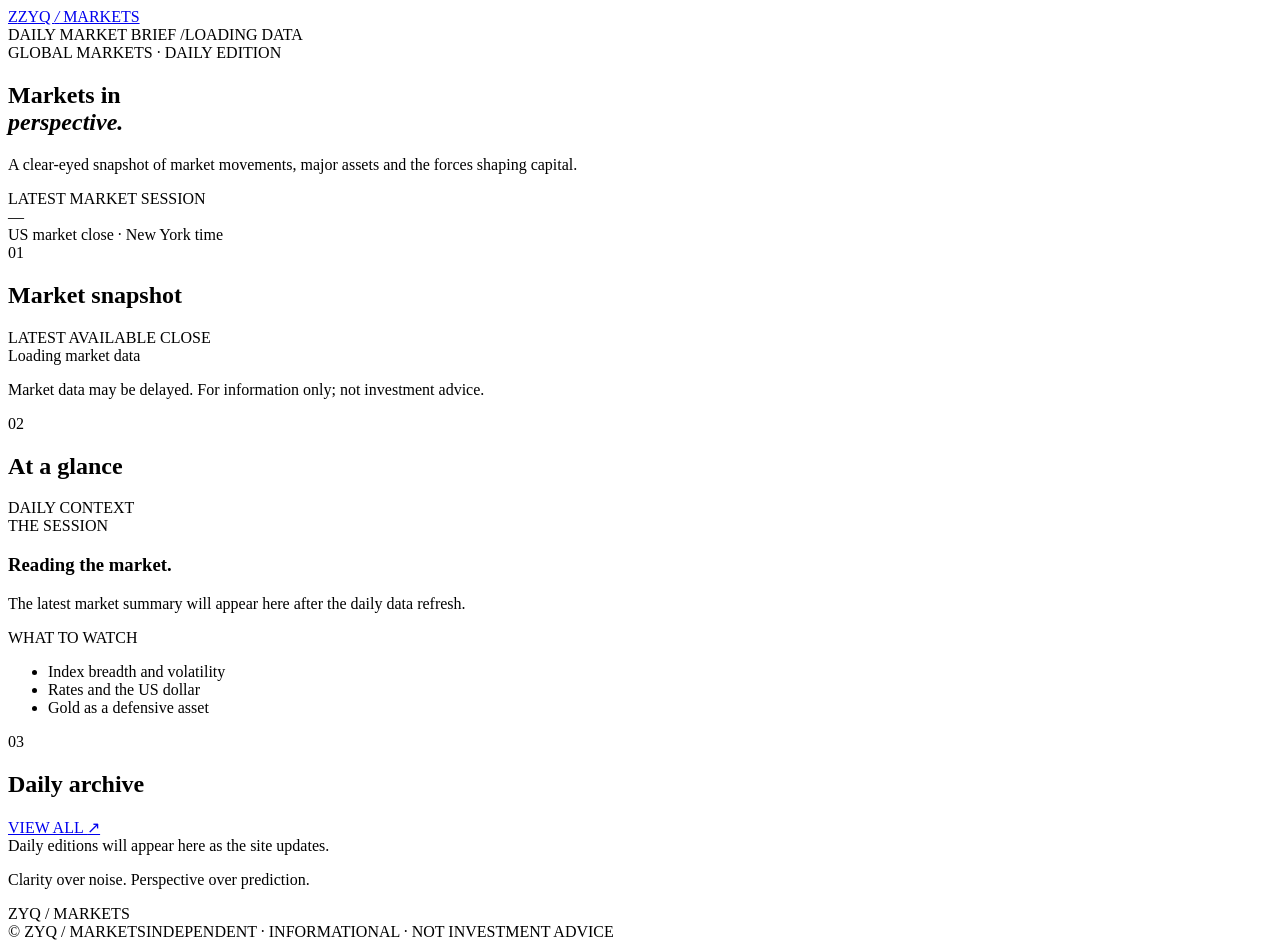
==== index.html @ dba289d0 "Add files via upload" ====
<!doctype html>
<html lang="en"><head>
<meta charset="utf-8"><meta name="viewport" content="width=device-width,initial-scale=1">
<meta name="theme-color" content="#080d16"><meta name="description" content="ZYQ / MARKETS — a daily snapshot of global markets.">
<title>ZYQ / MARKETS — Daily Market Overview</title>
<link rel="icon" href="/assets/favicon.svg" type="image/svg+xml">
<link rel="preconnect" href="https://fonts.googleapis.com"><link rel="preconnect" href="https://fonts.gstatic.com" crossorigin>
<link href="https://fonts.googleapis.com/css2?family=DM+Mono:wght@400;500&family=Manrope:wght@400;500;600;700;800&display=swap" rel="stylesheet">
<link rel="stylesheet" href="/assets/styles.css"></head>
<body><div class="shell">
<header class="topbar"><a class="brand" href="/"><span class="brand-mark">Z</span><span>ZYQ <i>/</i> MARKETS</span></a>
<div class="top-meta"><span class="live-dot"></span> DAILY MARKET BRIEF <span class="top-divider">/</span><span id="updated-at">LOADING DATA</span></div></header>
<main>
<section class="hero"><div class="eyebrow"><span class="eyebrow-line"></span> GLOBAL MARKETS · DAILY EDITION</div>
<div class="hero-row"><div><h1>Markets in<br><em>perspective.</em></h1>
<p class="hero-copy">A clear-eyed snapshot of market movements, major assets and the forces shaping capital.</p></div>
<div class="date-panel"><div class="date-label">LATEST MARKET SESSION</div><div class="date-value" id="session-date">—</div><div class="date-sub">US market close · New York time</div></div></div></section>
<section class="section"><div class="section-heading"><div><span class="section-index">01</span><h2>Market snapshot</h2></div><span class="section-note">LATEST AVAILABLE CLOSE</span></div>
<div class="market-grid" id="market-grid"><div class="loading-card">Loading market data<span class="loader"></span></div></div>
<p class="data-note" id="data-note">Market data may be delayed. For information only; not investment advice.</p></section>
<section class="section"><div class="section-heading"><div><span class="section-index">02</span><h2>At a glance</h2></div><span class="section-note">DAILY CONTEXT</span></div>
<div class="brief-grid"><article class="brief-main"><div class="brief-kicker">THE SESSION</div><h3 id="brief-title">Reading the market.</h3><p id="brief-text">The latest market summary will appear here after the daily data refresh.</p></article>
<aside class="brief-side"><div class="side-label">WHAT TO WATCH</div><ul id="watch-list"><li>Index breadth and volatility</li><li>Rates and the US dollar</li><li>Gold as a defensive asset</li></ul></aside></div></section>
<section class="section"><div class="section-heading"><div><span class="section-index">03</span><h2>Daily archive</h2></div><a class="text-link" href="/markets/">VIEW ALL <span>↗</span></a></div>
<div class="archive-list" id="archive-list"><div class="archive-empty">Daily editions will appear here as the site updates.</div></div></section>
<section class="closing"><div class="closing-line"></div><p>Clarity over noise. Perspective over prediction.</p><span>ZYQ / MARKETS</span></section>
</main><footer><span>© <span id="year"></span> ZYQ / MARKETS</span><span>INDEPENDENT · INFORMATIONAL · NOT INVESTMENT ADVICE</span></footer>
</div><script src="/assets/app.js" defer></script></body></html>
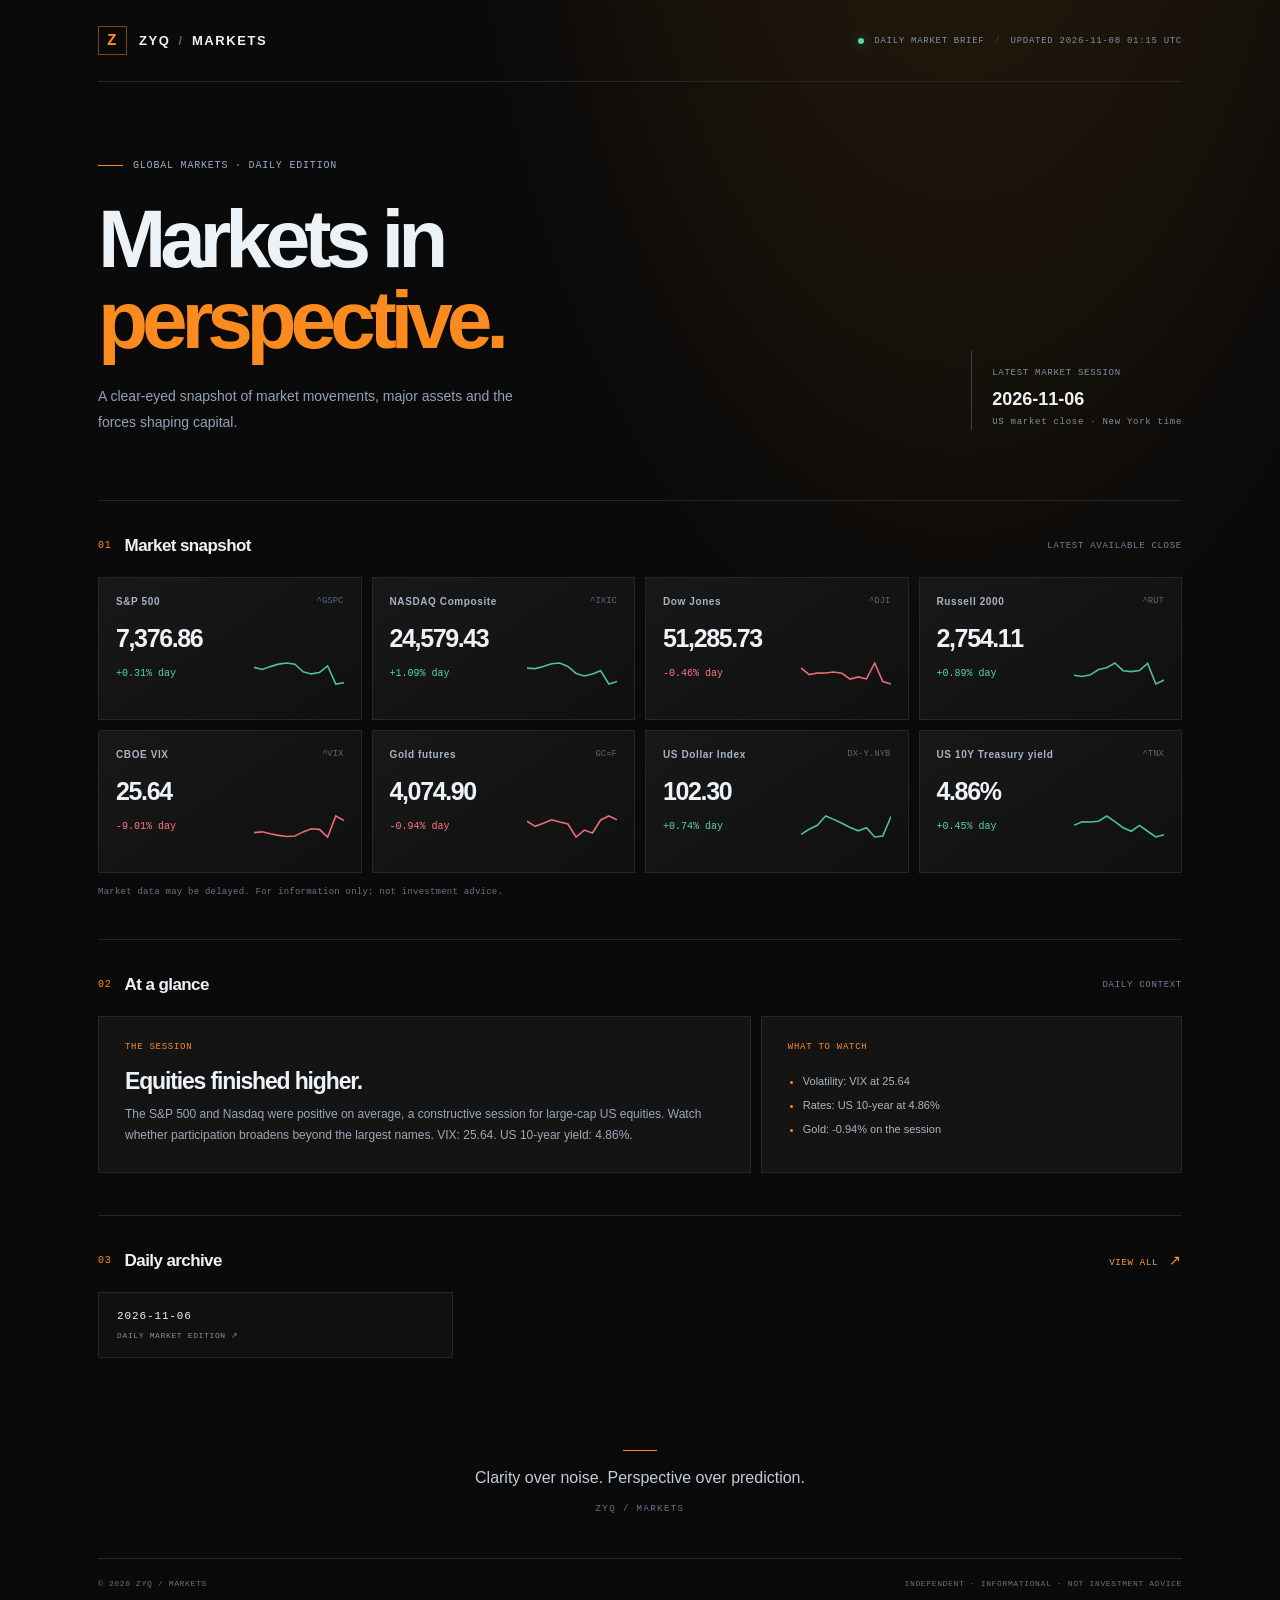
==== commit cb9b39c2: "Add files via upload" ====
--- a/index.html
+++ b/index.html
@@ -1,5 +1,5 @@
 <!doctype html>
-<html lang="en"><head>
+<html lang="en" data-theme="amber"><head>
 <meta charset="utf-8"><meta name="viewport" content="width=device-width,initial-scale=1">
 <meta name="theme-color" content="#080d16"><meta name="description" content="ZYQ / MARKETS — a daily snapshot of global markets.">
 <title>ZYQ / MARKETS — Daily Market Overview</title>
--- a/assets/styles.css
+++ b/assets/styles.css
@@ -0,0 +1,9 @@
+/* ===== THEMES =====
+   Default = original blue. Amber is switched on with <html data-theme="amber">.
+   To revert: remove the data-theme attribute (or set it to "blue"). */
+:root{--accent:#8baeff;--accent-soft:#9eb8e9;--accent-dim:#526b8c;--glow:#14243a;--card-a:#121e2d;--card-b:#0d1521;--card-line:#1d2a3a}
+:root[data-theme="amber"]{--accent:#FB8B1E;--accent-soft:#FFA028;--accent-dim:#7a4a14;--bg:#0a0a0a;--panel:#141414;--panel2:#101010;--line:#262626;--glow:#2a1d0c;--card-a:#181818;--card-b:#101010;--card-line:#262626}
+:root{color-scheme:dark;--bg:#080d16;--panel:#101927;--panel2:#0d1521;--line:#202c3b;--muted:#8290a3;--text:#edf2f7;--green:#55d6a0;--red:#ff7785;--mono:"DM Mono",monospace;--sans:"Manrope",sans-serif}
+*{box-sizing:border-box}body{margin:0;background:radial-gradient(ellipse at 75% -20%,var(--glow) 0,transparent 38%),var(--bg);color:var(--text);font-family:var(--sans);-webkit-font-smoothing:antialiased}.shell{max-width:1160px;margin:auto;padding:0 38px}.topbar{height:82px;border-bottom:1px solid var(--line);display:flex;align-items:center;justify-content:space-between}.brand{display:flex;align-items:center;gap:12px;color:var(--text);text-decoration:none;font-weight:800;letter-spacing:.12em;font-size:13px}.brand i{font-style:normal;color:#526176;margin:0 3px}.brand-mark{width:29px;height:29px;border:1px solid var(--accent-dim);display:grid;place-items:center;color:var(--accent);font-family:var(--mono);font-size:16px}.top-meta,.eyebrow,.date-label,.date-sub,.section-note,.section-index,.brief-kicker,.side-label,.text-link,footer,.data-note,.archive-date,.archive-tag{font-family:var(--mono);letter-spacing:.08em}.top-meta{font-size:9px;color:var(--muted);display:flex;align-items:center;gap:10px}.live-dot{width:6px;height:6px;border-radius:50%;background:var(--green);box-shadow:0 0 12px #55d6a077}.top-divider{color:#39485c}.hero{padding:78px 0 65px}.eyebrow{display:flex;align-items:center;gap:10px;color:#9bacc2;font-size:10px}.eyebrow-line{height:1px;width:25px;background:var(--accent)}.hero-row{display:flex;align-items:flex-end;justify-content:space-between;gap:35px;margin-top:27px}h1{font-size:clamp(48px,7vw,82px);line-height:.99;letter-spacing:-.075em;margin:0;font-weight:600}h1 em{font-style:normal;color:var(--accent)}.hero-copy{max-width:440px;color:#94a2b5;font-size:14px;line-height:1.8;margin:24px 0 0}.date-panel{min-width:205px;padding:17px 0 3px 20px;border-left:1px solid #34445a;margin-bottom:5px}.date-label,.date-sub{font-size:9px;color:var(--muted)}.date-value{font-size:18px;font-weight:700;margin:11px 0 7px}.section{padding:35px 0 42px;border-top:1px solid var(--line)}.section-heading{display:flex;align-items:center;justify-content:space-between;margin-bottom:21px}.section-heading>div{display:flex;align-items:center;gap:13px}.section-index{font-size:10px;color:var(--accent)}h2{font-size:17px;letter-spacing:-.035em;margin:0;font-weight:650}.section-note{font-size:9px;color:#718096}.market-grid{display:grid;grid-template-columns:repeat(4,1fr);gap:10px}.market-card{background:linear-gradient(145deg,var(--card-a),var(--card-b));border:1px solid var(--card-line);padding:18px 17px 15px;min-height:143px}.card-top,.card-bottom{display:flex;justify-content:space-between;align-items:center;gap:8px}.card-name{font-size:10px;color:#a7b4c5;letter-spacing:.06em;font-weight:700}.card-symbol{font:9px var(--mono);color:#56677e}.card-value{font-size:25px;letter-spacing:-.055em;font-weight:650;margin:17px 0 7px;font-variant-numeric:tabular-nums}.change{font:10px var(--mono)}.positive{color:var(--green)}.negative{color:var(--red)}.neutral{color:var(--muted)}.spark{width:90px;height:27px;opacity:.9}.spark polyline{fill:none;stroke:var(--accent);stroke-width:1.6;vector-effect:non-scaling-stroke}.spark.positive polyline{stroke:var(--green)}.spark.negative polyline{stroke:var(--red)}.loading-card,.archive-empty{padding:24px;background:var(--panel);color:var(--muted);font-size:12px;grid-column:1/-1}.loader{display:inline-block;width:10px;height:10px;margin-left:12px;border:1px solid var(--accent);border-right-color:transparent;border-radius:50%;animation:spin .8s linear infinite}@keyframes spin{to{transform:rotate(360deg)}}.data-note{font-size:9px;color:#647287;margin:14px 0 0;letter-spacing:.025em}.brief-grid{display:grid;grid-template-columns:1.55fr 1fr;gap:10px}.brief-main,.brief-side{background:var(--panel);border:1px solid var(--card-line);padding:25px 26px}.brief-kicker,.side-label{font-size:9px;color:var(--accent)}.brief-main h3{font-size:23px;letter-spacing:-.05em;margin:16px 0 9px}.brief-main p{font-size:12px;line-height:1.8;color:#9aa8b9;margin:0}.brief-side ul{padding:0 0 0 15px;margin:17px 0 0;color:#a9b5c4;font-size:11px;line-height:2.2}.brief-side li::marker{color:var(--accent)}.text-link{font-size:9px;color:var(--accent-soft);text-decoration:none}.text-link span{font-size:14px;margin-left:5px}.archive-list{display:grid;grid-template-columns:repeat(3,1fr);gap:10px}.archive-item{padding:17px 18px;background:var(--panel2);border:1px solid var(--line);text-decoration:none;color:var(--text);display:block}.archive-item:hover{border-color:var(--accent)}.archive-date{font-size:11px}.archive-tag{font-size:8px;color:var(--muted);margin-top:9px}.closing{padding:50px 0 43px;text-align:center}.closing-line{width:34px;height:1px;background:var(--accent);margin:0 auto 18px}.closing p{font-size:16px;color:#c2ccda;margin:0 0 10px}.closing span{font:9px var(--mono);letter-spacing:.16em;color:#65758b}footer{border-top:1px solid var(--line);padding:20px 0 27px;display:flex;justify-content:space-between;gap:15px;font-size:8px;color:#657287}.page-head{padding:58px 0 35px}.page-head h1{font-size:48px}.page-head p{color:var(--muted);font-size:12px}.archive-table{width:100%;border-collapse:collapse}.archive-table th,.archive-table td{text-align:left;padding:15px 12px;border-bottom:1px solid var(--line);font-size:11px}.archive-table th{font:9px var(--mono);color:var(--muted);letter-spacing:.08em}.archive-table a{color:var(--accent-soft);text-decoration:none}
+@media(max-width:800px){.shell{padding:0 22px}.market-grid{grid-template-columns:repeat(2,1fr)}.hero{padding:58px 0 48px}.hero-row{align-items:flex-start;flex-direction:column}.date-panel{margin-top:4px}.brief-grid{grid-template-columns:1fr}.archive-list{grid-template-columns:1fr 1fr}.top-meta{font-size:8px}}
+@media(max-width:480px){.shell{padding:0 17px}.topbar{height:68px}.top-meta{gap:6px;font-size:7px}.brand{font-size:11px}.hero{padding:47px 0 42px}h1{font-size:54px}.market-grid{gap:7px}.market-card{padding:14px 12px;min-height:132px}.card-value{font-size:21px}.spark{width:55px}.archive-list{grid-template-columns:1fr}.section{padding:28px 0 32px}footer{flex-direction:column;line-height:1.7}.section-note{max-width:110px;text-align:right;line-height:1.5}}
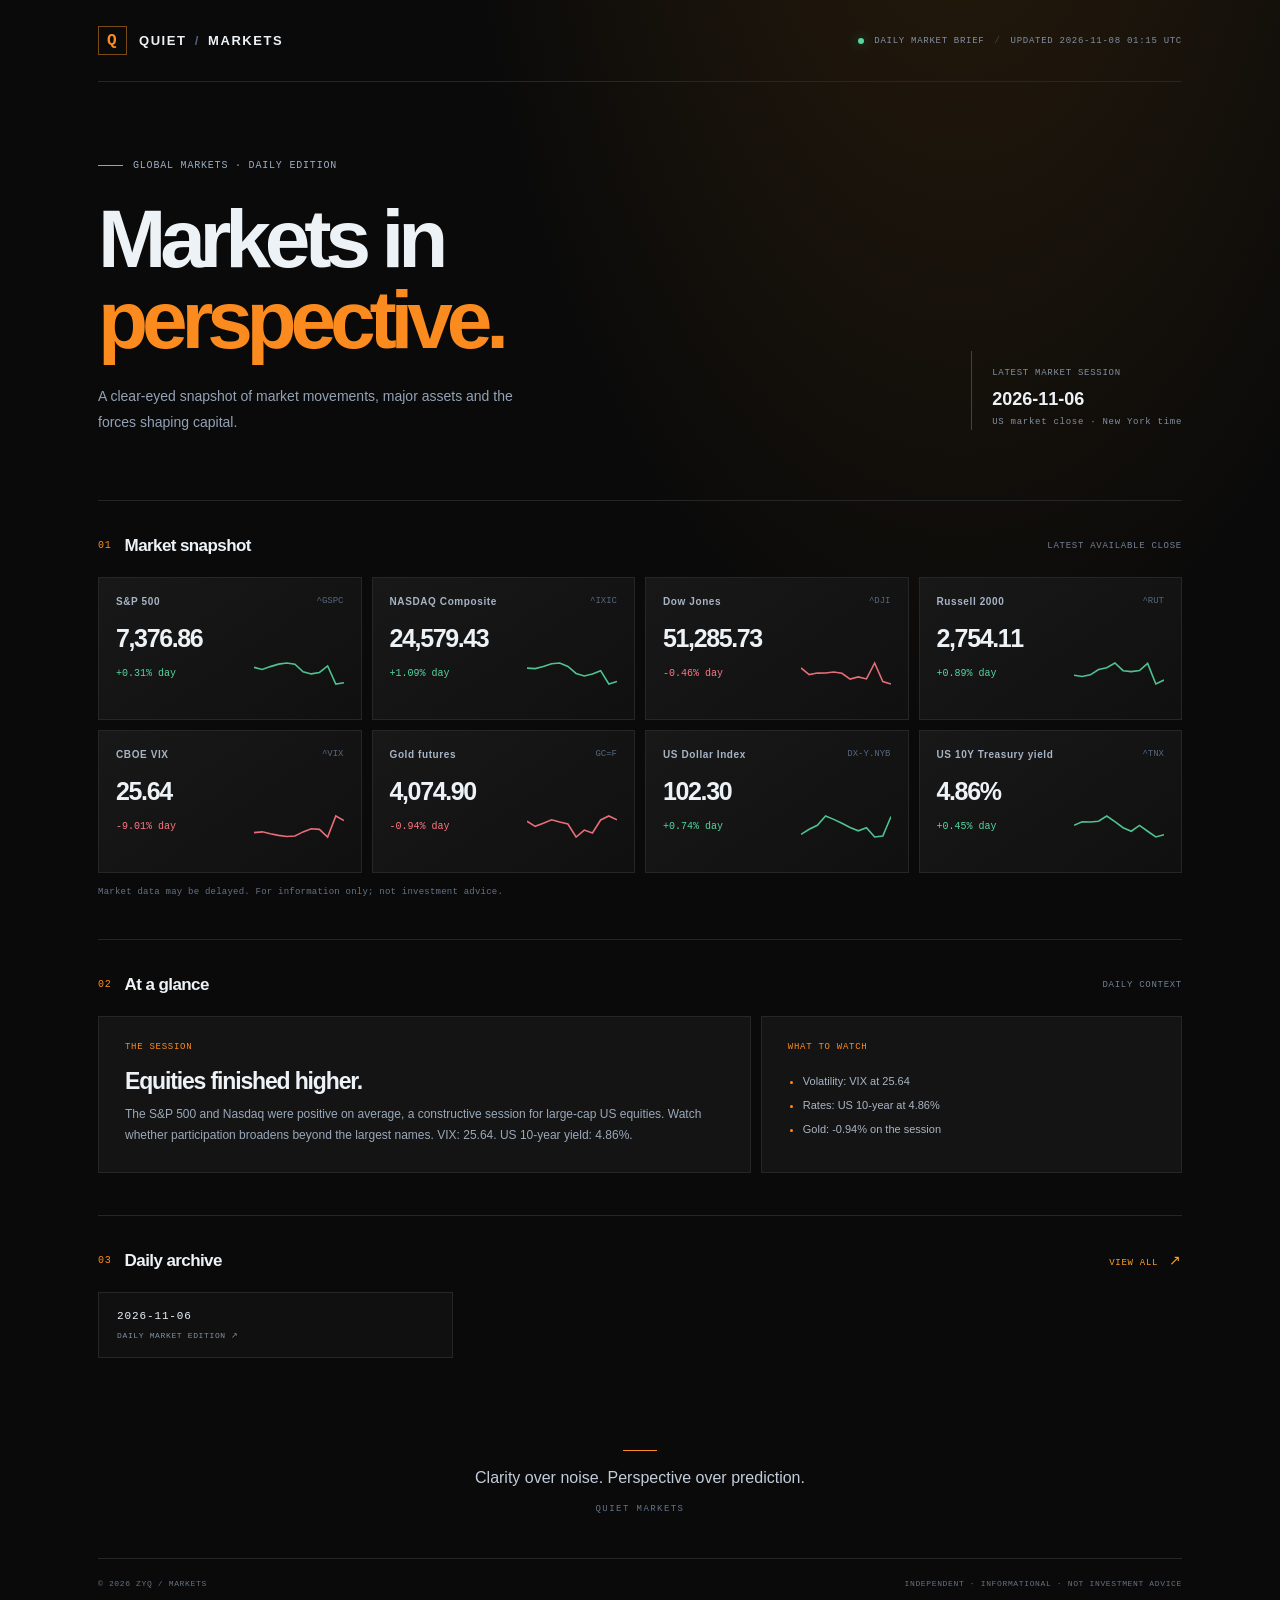
==== commit 61b5fd15: "Update branding from ZYQ to QUIET MARKETS" ====
--- a/index.html
+++ b/index.html
@@ -1,14 +1,14 @@
 <!doctype html>
 <html lang="en" data-theme="amber"><head>
 <meta charset="utf-8"><meta name="viewport" content="width=device-width,initial-scale=1">
-<meta name="theme-color" content="#080d16"><meta name="description" content="ZYQ / MARKETS — a daily snapshot of global markets.">
-<title>ZYQ / MARKETS — Daily Market Overview</title>
+<meta name="theme-color" content="#080d16"><meta name="description" content="QUIET MARKETS — a daily snapshot of global markets.">
+<title>QUIET MARKETS — Daily Market Overview</title>
 <link rel="icon" href="/assets/favicon.svg" type="image/svg+xml">
 <link rel="preconnect" href="https://fonts.googleapis.com"><link rel="preconnect" href="https://fonts.gstatic.com" crossorigin>
 <link href="https://fonts.googleapis.com/css2?family=DM+Mono:wght@400;500&family=Manrope:wght@400;500;600;700;800&display=swap" rel="stylesheet">
 <link rel="stylesheet" href="/assets/styles.css"></head>
 <body><div class="shell">
-<header class="topbar"><a class="brand" href="/"><span class="brand-mark">Z</span><span>ZYQ <i>/</i> MARKETS</span></a>
+<header class="topbar"><a class="brand" href="/"><span class="brand-mark">Q</span><span>QUIET <i>/</i> MARKETS</span></a>
 <div class="top-meta"><span class="live-dot"></span> DAILY MARKET BRIEF <span class="top-divider">/</span><span id="updated-at">LOADING DATA</span></div></header>
 <main>
 <section class="hero"><div class="eyebrow"><span class="eyebrow-line"></span> GLOBAL MARKETS · DAILY EDITION</div>
@@ -23,6 +23,6 @@
 <aside class="brief-side"><div class="side-label">WHAT TO WATCH</div><ul id="watch-list"><li>Index breadth and volatility</li><li>Rates and the US dollar</li><li>Gold as a defensive asset</li></ul></aside></div></section>
 <section class="section"><div class="section-heading"><div><span class="section-index">03</span><h2>Daily archive</h2></div><a class="text-link" href="/markets/">VIEW ALL <span>↗</span></a></div>
 <div class="archive-list" id="archive-list"><div class="archive-empty">Daily editions will appear here as the site updates.</div></div></section>
-<section class="closing"><div class="closing-line"></div><p>Clarity over noise. Perspective over prediction.</p><span>ZYQ / MARKETS</span></section>
+<section class="closing"><div class="closing-line"></div><p>Clarity over noise. Perspective over prediction.</p><span>QUIET MARKETS</span></section>
 </main><footer><span>© <span id="year"></span> ZYQ / MARKETS</span><span>INDEPENDENT · INFORMATIONAL · NOT INVESTMENT ADVICE</span></footer>
-</div><script src="/assets/app.js" defer></script></body></html>+</div><script src="/assets/app.js" defer></script></body></html>
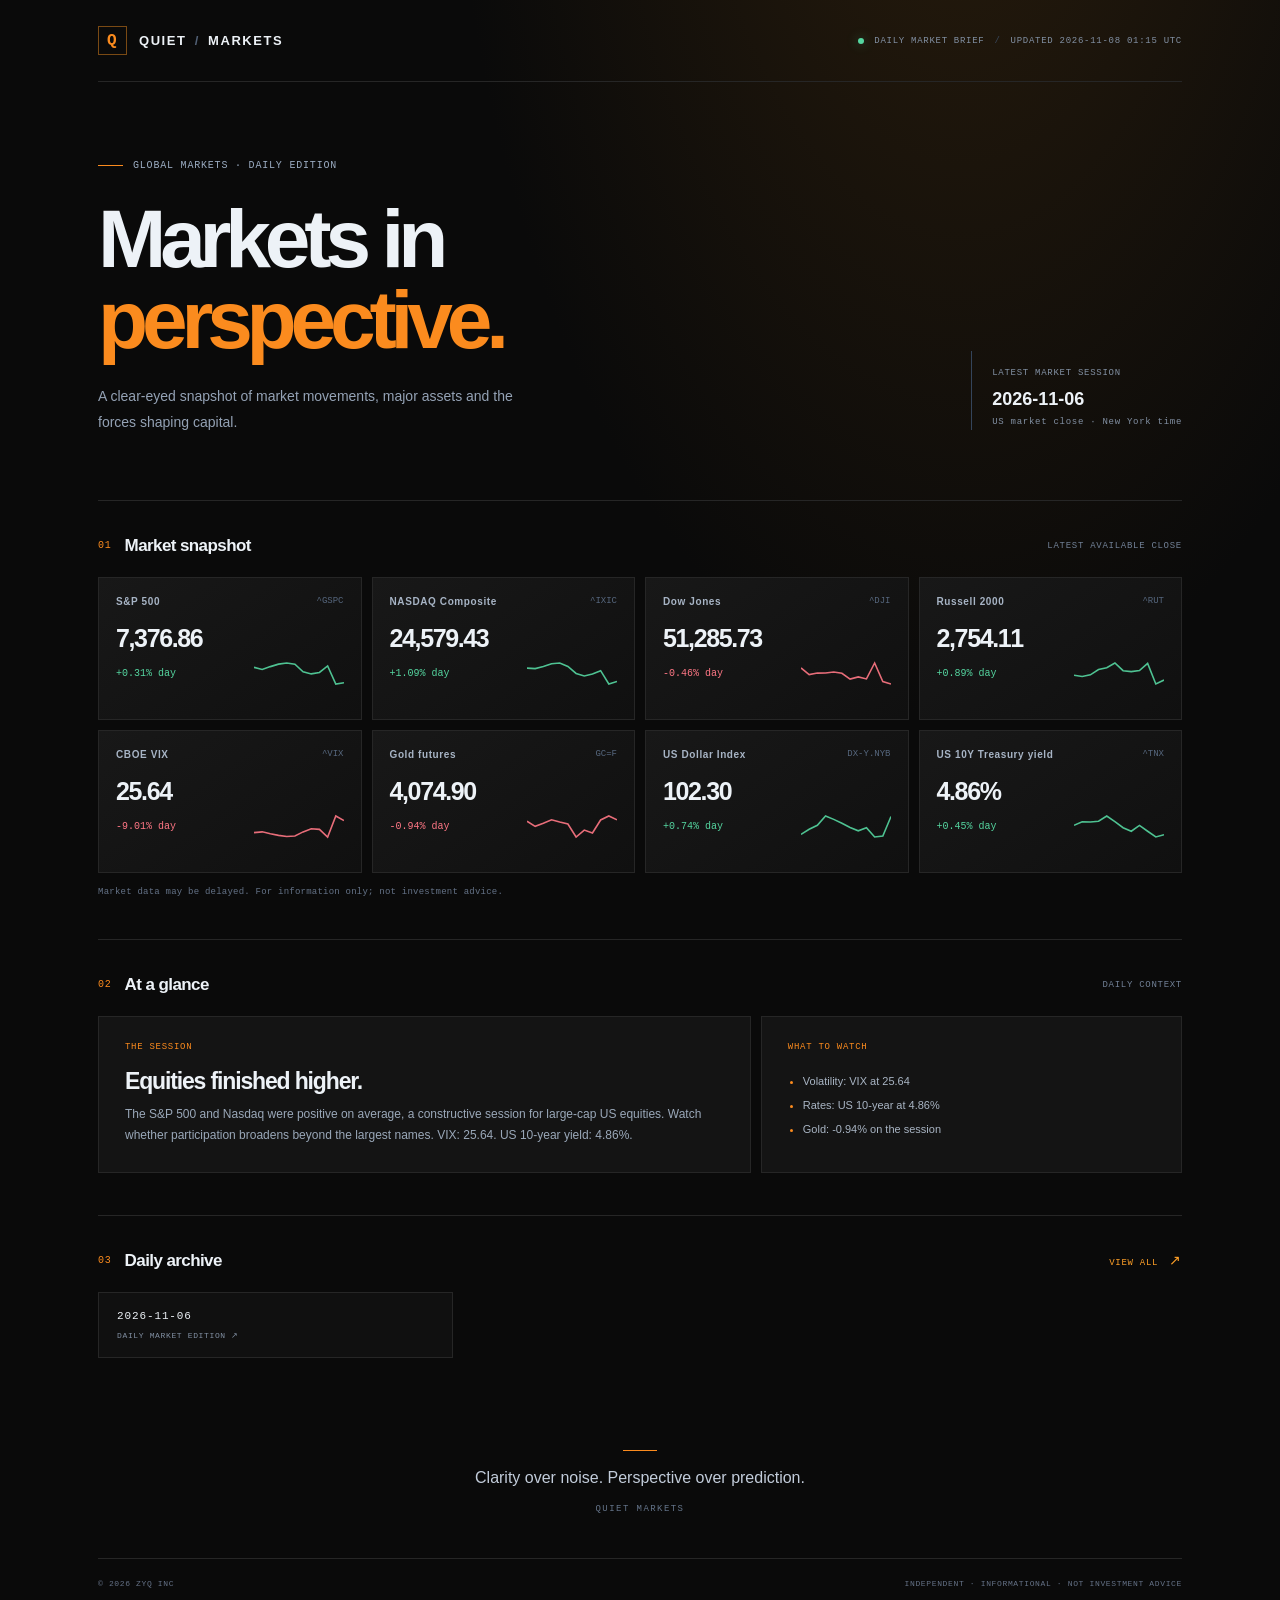
==== commit 70dda7ba: "Update footer to reflect company name change" ====
--- a/index.html
+++ b/index.html
@@ -24,5 +24,5 @@
 <section class="section"><div class="section-heading"><div><span class="section-index">03</span><h2>Daily archive</h2></div><a class="text-link" href="/markets/">VIEW ALL <span>↗</span></a></div>
 <div class="archive-list" id="archive-list"><div class="archive-empty">Daily editions will appear here as the site updates.</div></div></section>
 <section class="closing"><div class="closing-line"></div><p>Clarity over noise. Perspective over prediction.</p><span>QUIET MARKETS</span></section>
-</main><footer><span>© <span id="year"></span> ZYQ / MARKETS</span><span>INDEPENDENT · INFORMATIONAL · NOT INVESTMENT ADVICE</span></footer>
+</main><footer><span>© <span id="year"></span> ZYQ INC</span><span>INDEPENDENT · INFORMATIONAL · NOT INVESTMENT ADVICE</span></footer>
 </div><script src="/assets/app.js" defer></script></body></html>
